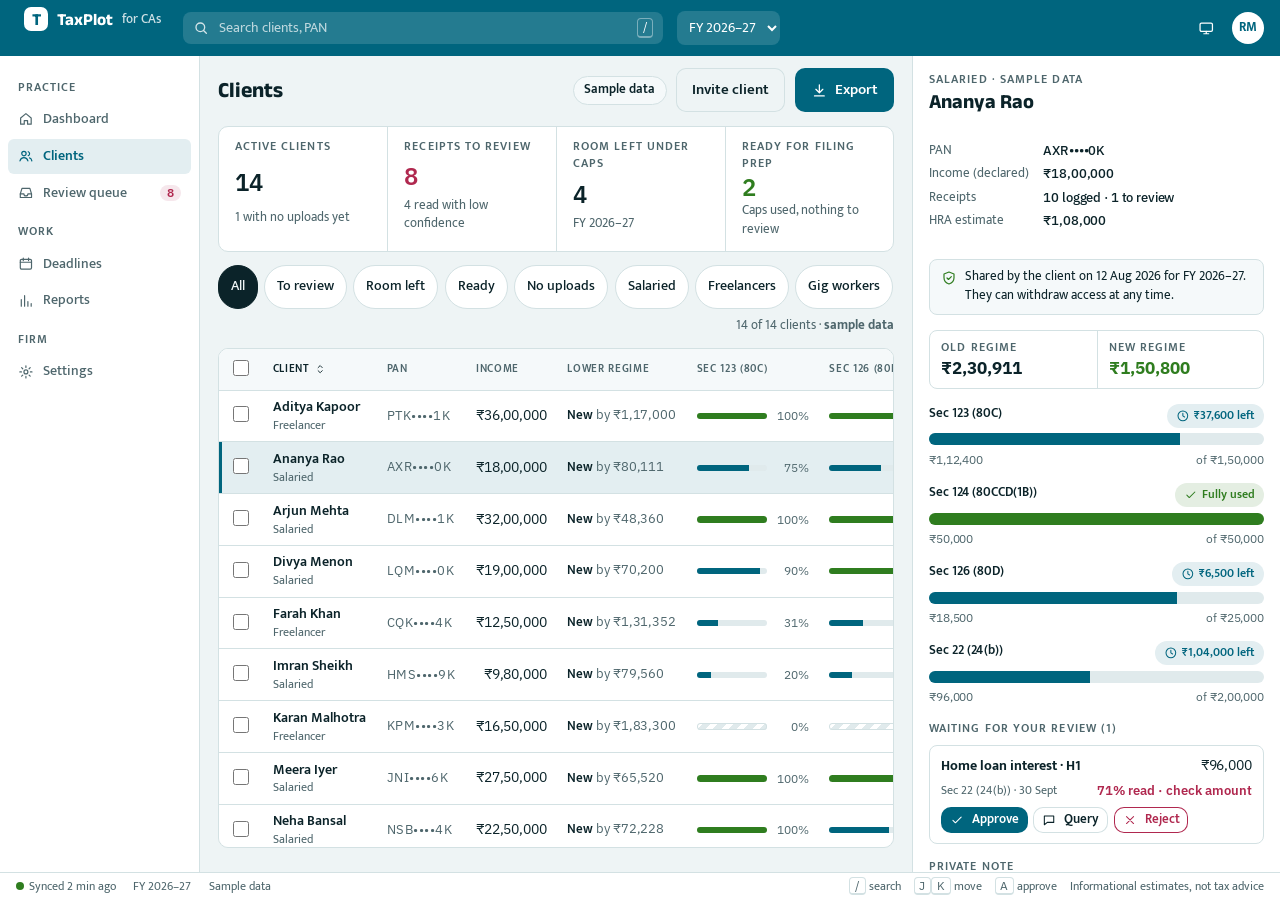
==== ca.html @ 58a389fa "Publish from bsuraj67/taxplot@aef8ec2" ====
<!DOCTYPE html>
<html lang="en-IN" data-density="compact">
<head>
<meta charset="UTF-8">
<meta name="viewport" content="width=device-width, initial-scale=1.0, viewport-fit=cover">
<title>TaxPlot for CAs</title>
<meta name="theme-color" content="#00657E">
<link rel="icon" href="apple-touch-icon.png">
<script>
(function(){try{var s=JSON.parse(localStorage.getItem("taxplot.ca.settings")||"{}"),r=document.documentElement;
if(s.theme==="light"||s.theme==="dark")r.dataset.theme=s.theme;
if(s.density==="comfortable")delete r.dataset.density;
if(s.text==="large")r.dataset.text="large";}catch(e){}})();
</script>
<link rel="preconnect" href="https://fonts.googleapis.com">
<link rel="preconnect" href="https://fonts.gstatic.com" crossorigin>
<link rel="stylesheet" href="https://fonts.googleapis.com/css2?family=Anek+Latin:wght@400..800&family=Mukta:wght@400;500;600;700&family=IBM+Plex+Sans:wght@400;500;600&display=swap">
<link rel="stylesheet" href="style.css">
</head>
<body class="ca">
<header class="top">
  <div class="logo"><span class="mark">T</span>TaxPlot <small>for CAs</small></div>
  <label class="search">
    <svg viewBox="0 0 24 24" fill="none" stroke="currentColor" stroke-width="2" stroke-linecap="round" aria-hidden="true"><circle cx="11" cy="11" r="6.5"/><path d="m20 20-4.2-4.2"/></svg>
    <input id="q" type="search" placeholder="Search clients, PAN" aria-label="Search">
    <kbd>/</kbd>
  </label>
  <select id="fy" aria-label="Financial year"></select>
  <div class="sp">
    <button class="tbtn" type="button" id="theme-quick" aria-label="Switch theme"></button>
    <span class="avatar" title="Example CA user">RM</span>
  </div>
</header>

<div class="work">
  <nav class="rail" aria-label="Workspace" id="rail"></nav>
  <div class="content" id="content"></div>
</div>

<footer class="statusbar" id="statusbar"></footer>
<div class="toast" id="toast" role="status" aria-live="polite" aria-atomic="true"></div>

<script src="tax-engine.js"></script>
<script src="locales/i18n.js"></script>
<script src="ca.js"></script>
</body>
</html>
---- style.css ----
/* =====================================================================
   TaxPlot design tokens · Peacock
   Copied from design/tokens.css — do not hand-edit values here, edit
   design/tokens.css and re-copy. Theme: no data-theme attribute = follow
   the device (Auto). data-theme="light" | "dark" on <html> = user override.
   Rules (see design/DESIGN.md):
   - --ok (green) ONLY for a cap that is 100% used / a finished state.
   - --warn (rose) for "act soon" and "check this". Never for buttons.
   - --brand for actions, links, active nav and partial progress.
   ===================================================================== */
:root{
  --bg:#EEF4F5;        /* page */
  --surf:#FFFFFF;      /* cards, panels */
  --surf2:#F5F9FA;     /* table heads, inputs, subtle fills */
  --ink:#0B2329;       /* primary text */
  --mute:#4E666C;      /* secondary text (6.1:1 on surf) */
  --line:#D3E1E3;      /* borders, dividers */
  --brand:#00657E;     /* peacock teal (6.6:1 on surf) */
  --on-brand:#FFFFFF;
  --ok:#2F7D1F;        /* leaf green: fully used (5.2:1) */
  --warn:#B0284F;      /* rose: act soon / check (6.4:1) */
  --track:#E0EAEC;     /* empty meter track */
  --cam:#0A0F12; --cam-ink:#F2F5F6; --paper:#FCFCFA; --paper-ink:#22272A;

  --brand-soft:color-mix(in srgb,var(--brand) 11%,var(--surf));
  --ok-soft:color-mix(in srgb,var(--ok) 13%,var(--surf));
  --warn-soft:color-mix(in srgb,var(--warn) 11%,var(--surf));
  --shadow:0 1px 2px color-mix(in srgb,var(--ink) 8%,transparent),0 8px 24px -12px color-mix(in srgb,var(--ink) 18%,transparent);

  --f-display:"Anek Latin","Mukta",system-ui,sans-serif;   /* headings */
  --f-body:"Mukta",system-ui,-apple-system,"Segoe UI",sans-serif; /* UI text */
  --f-num:"IBM Plex Sans","Mukta",system-ui,sans-serif;     /* all money, tabular */

  --r-s:6px; --r-m:10px; --r-l:16px;
  --pad:1.125rem;      /* card padding; compact density lowers it */
  color-scheme:light;
}
@media (prefers-color-scheme: dark){
  :root:not([data-theme="light"]){
    --bg:#071619; --surf:#0D2227; --surf2:#122C32; --ink:#E3F1F3; --mute:#93AEB4; --line:#1E3A41;
    --brand:#4CC2DB; --on-brand:#04191E; --ok:#7ACB5C; --warn:#FF7D9E; --track:#1A343A;
    color-scheme:dark;
  }
}
:root[data-theme="dark"]{
  --bg:#071619; --surf:#0D2227; --surf2:#122C32; --ink:#E3F1F3; --mute:#93AEB4; --line:#1E3A41;
  --brand:#4CC2DB; --on-brand:#04191E; --ok:#7ACB5C; --warn:#FF7D9E; --track:#1A343A;
  color-scheme:dark;
}
:root[data-density="compact"]{ --pad:.75rem; }
:root[data-text="large"]{ font-size:112.5%; }

/* Every inline icon from the ic()/chip() helpers is a 24x24-viewBox SVG with
   no explicit width/height, so size it by default — individual contexts
   (buttons, chips, nav) override to their own exact size below. */
svg[viewBox="0 0 24 24"]{width:1.1em; height:1.1em; flex:none; vertical-align:-0.15em;}

/* ---------- base ---------- */
*{box-sizing:border-box;}
html,body{height:100%;}
body{
  margin:0;
  font-family:var(--f-body);
  background:var(--bg);
  color:var(--ink);
  min-height:100vh;
  -webkit-font-smoothing:antialiased;
}
button{font-family:inherit;}
h1,h2,h3{font-family:var(--f-display); margin:0; line-height:1.15;}
.num{font-family:var(--f-num); font-variant-numeric:tabular-nums; letter-spacing:-.01em;}
.eyebrow{font-size:.75rem; letter-spacing:.09em; text-transform:uppercase; color:var(--mute); font-weight:600;}
.muted{color:var(--mute);}
kbd{font-family:var(--f-num); font-size:.72rem; border:1px solid var(--line); border-bottom-width:2px; border-radius:4px; padding:0 .3rem; background:var(--surf); color:var(--mute);}
a{color:var(--brand);}
button,input,select,textarea{font:inherit; color:inherit;}
:focus-visible{outline:2px solid var(--brand); outline-offset:2px; border-radius:4px;}
[hidden]{display:none !important;}
:root[data-motion="reduce"] *{transition:none !important; animation:none !important;}
@media (prefers-reduced-motion:reduce){*{transition:none !important; animation:none !important;}}
/* privacy: blur money until hovered/focused */
:root[data-hide="1"] .money{filter:blur(7px); transition:filter .15s;}
:root[data-hide="1"] .money:hover,:root[data-hide="1"] .money:focus{filter:none;}

/* ---------- app shell: sidebar (desktop) + bottom tabbar (mobile) ---------- */
.shell{display:grid; grid-template-columns:15rem minmax(0,1fr); min-height:100vh;}
.side{position:sticky; top:0; height:100vh; background:var(--surf); border-right:1px solid var(--line); padding:1.25rem .75rem; display:flex; flex-direction:column; gap:.25rem;}
.logo{display:flex; align-items:center; gap:.6rem; font-family:var(--f-display); font-weight:700; font-size:1.2rem; padding:0 .5rem 1.1rem;}
.logo .mark{width:28px; height:28px; border-radius:8px; background:var(--brand); color:var(--on-brand); display:flex; align-items:center; justify-content:center; font-weight:700; flex:none;}
.nav-btn{display:flex; align-items:center; gap:.65rem; border:0; background:none; text-align:left; padding:.6rem .7rem; min-height:2.75rem; border-radius:var(--r-s); font-size:.95rem; font-weight:500; color:var(--mute); cursor:pointer; width:100%;}
.nav-btn:hover{background:var(--surf2); color:var(--ink);}
.nav-btn[aria-current="page"]{background:var(--brand-soft); color:var(--brand); font-weight:600;}
.side-foot{margin-top:auto; padding:.75rem .6rem 0; border-top:1px solid var(--line); font-size:.8rem; color:var(--mute);}
.main{padding:1.5rem clamp(1rem,3vw,2rem) 3rem; display:grid; gap:1.1rem; align-content:start; min-width:0; max-width:78rem;}
.head{display:flex; align-items:center; gap:.75rem; flex-wrap:wrap;}
.head h1{font-size:1.6rem; font-weight:700; margin-right:auto;}
.tabbar{display:none;}

/* ---------- atoms ---------- */
.btn{display:inline-flex; align-items:center; justify-content:center; gap:.5rem; border:0; border-radius:var(--r-m); padding:.6rem 1rem; min-height:2.75rem; font-weight:600; font-size:.95rem; background:var(--brand); color:var(--on-brand); cursor:pointer; font-family:var(--f-body);}
.btn.ghost{background:transparent; color:var(--ink); box-shadow:inset 0 0 0 1px var(--line);}
.btn.ghost:hover{background:var(--surf2);}
.btn.danger{background:transparent; color:var(--warn); box-shadow:inset 0 0 0 1px var(--warn);}
.btn.warn{background:var(--surf); color:var(--warn); box-shadow:inset 0 0 0 1px var(--warn);}
/* .btn.sm stays compact on purpose — the CA review queue/grid's deliberately
   dense ERP layout (see PROGRESS.md) would be defeated by a 44px minimum on
   every inline row action; those stay mouse/desktop-oriented by design. */
.btn.sm{padding:.25rem .55rem; font-size:.8rem; min-height:auto;}
.btn[disabled]{opacity:.5; cursor:not-allowed;}
.icon-btn{width:2.75rem; height:2.75rem; display:grid; place-items:center; border-radius:var(--r-m); border:1px solid var(--line); background:var(--surf); cursor:pointer;}
.pill{display:inline-flex; align-items:center; gap:.35rem; font-size:.8rem; font-weight:600; padding:.25rem .65rem; border-radius:999px; background:var(--surf2); border:1px solid var(--line); cursor:pointer;}
.chip{display:inline-flex; align-items:center; gap:.3rem; font-size:.78rem; font-weight:600; line-height:1; padding:.32rem .55rem; border-radius:999px; white-space:nowrap;}
.st-done{background:var(--ok-soft); color:var(--ok);}
.st-room{background:var(--brand-soft); color:var(--brand);}
.st-soon{background:var(--warn-soft); color:var(--warn);}
.st-none{color:var(--mute); box-shadow:inset 0 0 0 1px var(--line);}
.st-check{color:var(--warn); box-shadow:inset 0 0 0 1.5px var(--warn);}
.card{background:var(--surf); border:1px solid var(--line); border-radius:var(--r-l); padding:var(--pad);}
button.card{appearance:none; font:inherit; color:inherit;}
.card h3{font-family:var(--f-body); font-size:1rem; font-weight:600; margin-bottom:.75rem; display:flex; justify-content:space-between; gap:.5rem; align-items:baseline;}
.card h3 small{font-weight:400; color:var(--mute); font-size:.82rem;}
.disc,.micro-disc{font-size:.8rem; color:var(--mute); display:flex; gap:.4rem; align-items:center;}
.big-disc{display:flex; gap:.6rem; align-items:flex-start; padding:.9rem 1rem; border-radius:var(--r-m); background:var(--surf2); border:1px solid var(--line); font-size:.9rem; color:var(--ink);}
.big-disc span{min-width:0; flex:1;}

/* meter: one segment per receipt */
.meter{height:.75rem; border-radius:999px; background:var(--track); display:flex; gap:2px; overflow:hidden;}
.meter i{display:block; height:100%; background:var(--brand);}
.meter.done i{background:var(--ok);}
.meter.soon i{background:var(--warn);}
.meter.none{background:repeating-linear-gradient(-45deg,var(--track) 0 6px,transparent 6px 11px); box-shadow:inset 0 0 0 1px var(--line);}

/* ---------- overview ---------- */
.hero{display:grid; grid-template-columns:repeat(3,minmax(0,1fr)); background:var(--surf); border:1px solid var(--line); border-radius:var(--r-l);}
.hero>div{padding:var(--pad) 1.25rem; display:grid; gap:.25rem; align-content:start; min-width:0;}
.hero>div+div{border-left:1px solid var(--line);}
.hero .big{font-size:clamp(1.9rem,3.4vw,2.6rem); font-weight:600; line-height:1.05; color:var(--brand);}
.hero .mid{font-size:1.6rem; font-weight:600; line-height:1.1;}
.hero small{color:var(--mute); font-size:.85rem;}
.fy-track{height:6px; background:var(--track); border-radius:999px; margin-top:.5rem; overflow:hidden;}
.fy-track i{display:block; height:100%; background:var(--ink);}
.regime-card{display:flex; gap:1rem; align-items:center; border-radius:var(--r-l); padding:var(--pad) 1.1rem; border:1px solid var(--line); background:var(--surf); flex-wrap:wrap;}
.regime-card h4{font-size:1.1rem; font-weight:700;}
.regime-card p{font-size:.9rem; color:var(--mute);}
.regime-card .cmp{display:flex; gap:1.1rem; margin-left:auto; text-align:right;}
.regime-card .cmp b{font-size:1.1rem;}
.regime-card .cmp .lower{color:var(--ok);}
.caps{display:grid; grid-template-columns:repeat(2,minmax(0,1fr)); gap:.75rem;}
.cap{background:var(--surf); border:1px solid var(--line); border-radius:var(--r-l); padding:var(--pad); display:grid; gap:.6rem; min-width:0;}
.cap-top{display:flex; justify-content:space-between; gap:.6rem; align-items:flex-start;}
.cap h4{font-family:var(--f-body); font-size:1rem; font-weight:600; line-height:1.25;}
.cap .sec-no{display:block; font-size:.82rem; color:var(--mute); font-weight:500; margin-top:.1rem;}
.cap-fig{display:flex; justify-content:space-between; gap:.5rem; font-size:.88rem; color:var(--mute); flex-wrap:wrap;}
.cap-fig b{color:var(--ink); font-size:1.05rem; font-weight:600;}
.cap .note{font-size:.85rem; color:var(--mute);}
.cap .figure{font-size:1.5rem; font-weight:600;}
.rrow{display:grid; grid-template-columns:2.5rem minmax(0,1fr) auto; gap:.75rem; align-items:center; padding:.55rem 0; border-top:1px solid var(--line);}
.rrow:first-child{border-top:0;}
.rthumb{width:2.5rem; height:2.5rem; border-radius:8px; background:var(--surf2); border:1px solid var(--line); display:grid; place-items:center; color:var(--mute); font-size:1rem;}
.who{font-weight:600; font-size:.95rem; line-height:1.25; overflow:hidden; text-overflow:ellipsis; white-space:nowrap;}
.meta{font-size:.82rem; color:var(--mute);}
.amt{text-align:right; font-weight:600; display:grid; justify-items:end; gap:.2rem;}
.duo{display:grid; grid-template-columns:minmax(0,1.25fr) minmax(0,1fr); gap:.75rem;}
.chart svg{width:100%; height:auto; display:block;}
.chart text{font-family:var(--f-num); font-size:11px; fill:var(--mute);}
.chart .val{fill:var(--ink); font-weight:600;}
.empty-note{font-size:12.5px; color:var(--mute); background:var(--surf2); border-radius:12px; padding:14px; text-align:center; line-height:1.6;}

/* ---------- tables (Receipts, Report) ---------- */
.toolbar{display:flex; gap:.5rem; flex-wrap:wrap; align-items:center;}
.fchip{border:1px solid var(--line); background:var(--surf); border-radius:999px; padding:.3rem .75rem; font-size:.85rem; font-weight:500; cursor:pointer; display:inline-flex; align-items:center; min-height:2.75rem;}
.fchip[aria-pressed="true"]{background:var(--ink); color:var(--bg); border-color:var(--ink);}
.tbl-wrap{overflow-x:auto; background:var(--surf); border:1px solid var(--line); border-radius:var(--r-l);}
table{border-collapse:collapse; width:100%; font-size:.9rem; min-width:34rem;}
th{font-size:.72rem; letter-spacing:.07em; text-transform:uppercase; color:var(--mute); font-weight:600; text-align:left; padding:.75rem .9rem; border-bottom:1px solid var(--line); background:var(--surf2);}
td{padding:calc(var(--pad)*.6) .9rem; border-bottom:1px solid var(--line); vertical-align:middle;}
tr:last-child td{border-bottom:0;}
.r{text-align:right;}
.missed{display:grid; gap:.5rem; margin:0; padding:0; list-style:none;}
.missed li{display:flex; gap:.6rem; align-items:flex-start; font-size:.95rem; color:var(--ink);}
.missed li span{min-width:0;}

/* ---------- settings ---------- */
.set-groups{display:grid; gap:1.1rem; min-width:0;}
.group{background:var(--surf); border:1px solid var(--line); border-radius:var(--r-l); overflow:hidden; scroll-margin-top:1rem;}
.group>header{padding:.9rem 1.1rem .4rem;}
.group>header h2{font-size:1.15rem; font-weight:700;}
.group>header p{font-size:.85rem; color:var(--mute);}
.row{display:grid; grid-template-columns:minmax(0,1fr) auto; gap:1rem; align-items:center; padding:calc(var(--pad)*.8) 1.1rem; border-top:1px solid var(--line);}
.group>header+.row{border-top:0;}
.row .lbl{font-weight:600; font-size:.95rem; display:block;}
.row .help{font-size:.83rem; color:var(--mute); margin-top:.1rem; max-width:52ch;}
.seg{display:inline-flex; border:1px solid var(--line); border-radius:var(--r-m); background:var(--surf2); padding:3px; gap:2px; flex-wrap:wrap;}
.seg button{border:0; background:none; padding:.35rem .75rem; border-radius:7px; font-size:.87rem; color:var(--mute); font-weight:500; cursor:pointer; display:inline-flex; align-items:center; min-height:2.75rem;}
.seg button[aria-pressed="true"]{background:var(--surf); color:var(--ink); font-weight:600; box-shadow:0 1px 2px color-mix(in srgb,var(--ink) 15%,transparent);}
/* Visual switch stays its designed size; ::before pads out the actual
   clickable/tappable area to the 44px minimum without changing how it looks. */
.switch{position:relative; width:2.75rem; height:1.6rem; border-radius:999px; border:0; background:var(--track); box-shadow:inset 0 0 0 1px var(--line); padding:0; flex:none; cursor:pointer; transition:background .15s;}
.switch::before{content:""; position:absolute; inset:-.6rem;}
.switch::after{content:""; position:absolute; top:.2rem; left:.2rem; width:1.2rem; height:1.2rem; border-radius:50%; background:var(--surf); box-shadow:0 1px 3px color-mix(in srgb,var(--ink) 30%,transparent); transition:transform .15s;}
.switch[aria-checked="true"]{background:var(--brand); box-shadow:none;}
.switch[aria-checked="true"]::after{transform:translateX(1.15rem);}
select.sel,input.txt{background:var(--surf2); border:1px solid var(--line); border-radius:var(--r-m); padding:.45rem .7rem; font-size:.9rem; min-width:10rem; font-family:var(--f-body);}
.theme-preview{display:flex; gap:.6rem; flex-wrap:wrap;}
.tp{border:1.5px solid var(--line); border-radius:var(--r-m); padding:.4rem; background:var(--surf); display:grid; gap:.35rem; justify-items:center; font-size:.82rem; font-weight:600; width:6.5rem; cursor:pointer;}
.tp[aria-pressed="true"]{border-color:var(--brand); box-shadow:0 0 0 3px var(--brand-soft);}
.tp .mini{width:100%; height:3.4rem; border-radius:6px; overflow:hidden; display:grid; grid-template-columns:30% 1fr;}
.tp .mini b{display:block;}
.confirm{display:flex; gap:.5rem; align-items:center; flex-wrap:wrap; font-size:.88rem;}

/* ---------- toast ---------- */
.toast{
  position:fixed; left:50%; bottom:calc(1.5rem + env(safe-area-inset-bottom,0px)); transform:translateX(-50%) translateY(6px);
  background:var(--ink); color:var(--bg); padding:.6rem 1rem; border-radius:var(--r-m); font-size:.9rem; z-index:90;
  box-shadow:var(--shadow); opacity:0; pointer-events:none; transition:opacity .2s ease, transform .2s ease;
}
.toast.show{opacity:1; transform:translateX(-50%) translateY(0);}

/* =====================================================================
   Full-screen flows: onboarding quiz, permission, camera, review,
   quick-confirm. These take over the whole viewport (no sidebar/tabbar)
   and keep their own compact layout — restyled onto Peacock tokens.
   ===================================================================== */
.flow{max-width:460px; margin:0 auto; min-height:100vh; padding:28px 20px 48px;}

.progress-dots{display:flex; gap:6px; margin-bottom:22px;}
.progress-dots span{height:4px; flex:1; background:var(--line); border-radius:2px; overflow:hidden;}
.progress-dots span.done{background:var(--brand);}
.q-eyebrow{font-family:var(--f-num); font-size:10.5px; color:var(--brand); font-weight:600; letter-spacing:.08em; text-transform:uppercase;}
.q-title{font-size:22px; font-weight:600; margin:8px 0 4px; line-height:1.25; font-family:var(--f-display); color:var(--ink);}
.q-sub{font-size:12.5px; color:var(--mute); margin-bottom:20px;}
.opt{
  display:block; width:100%; text-align:left; background:var(--surf); border:1.5px solid var(--line);
  border-radius:14px; padding:14px 16px; margin-bottom:10px; font-size:14.5px; font-weight:500;
  color:var(--ink); cursor:pointer; font-family:var(--f-body);
}
.opt.selected{border-color:var(--brand); background:var(--brand-soft);}
.opt.selected::after{content:"✓"; float:right; color:var(--brand); font-weight:700;}
.cb-opt{display:flex; align-items:center; gap:10px;}
.cb{width:18px; height:18px; border-radius:5px; border:1.5px solid var(--mute); flex:none;}
.cb.on{background:var(--brand); border-color:var(--brand); position:relative;}
.cb.on::after{content:"✓"; color:var(--on-brand); font-size:12px; position:absolute; inset:0; display:flex; align-items:center; justify-content:center;}
.text-input{
  width:100%; background:var(--surf); border:1.5px solid var(--line); border-radius:12px;
  padding:13px 14px; font-size:14.5px; color:var(--ink); font-family:var(--f-body); margin-bottom:8px;
}
.text-input:focus, select.text-input:focus{outline:2px solid var(--brand); outline-offset:1px; border-color:var(--brand);}
.autocomplete-list{list-style:none; margin:0 0 10px; padding:0;}
.autocomplete-list li{padding:10px 12px; background:var(--surf); border:1px solid var(--line); border-top:none; font-size:13px; cursor:pointer;}
.autocomplete-list li:first-child{border-top:1px solid var(--line); border-radius:8px 8px 0 0;}
.autocomplete-list li:last-child{border-radius:0 0 8px 8px;}
.autocomplete-list li:hover{background:var(--surf2);}

.result-hero{background:var(--surf); border:1px solid var(--line); border-radius:20px; padding:24px 20px; margin-top:4px;}
.result-hero .tag{font-family:var(--f-num); font-size:10px; letter-spacing:.1em; text-transform:uppercase; color:var(--brand); font-weight:700;}
.result-hero h2{font-size:21px; margin-top:8px; line-height:1.3; font-family:var(--f-display); color:var(--ink);}
.result-hero h2 b{color:var(--brand);}
.result-hero p{font-size:13px; line-height:1.6; color:var(--mute); margin-top:12px;}
.compare-table{width:100%; border-collapse:collapse; margin-top:14px; font-size:12.5px;}
.compare-table th{text-align:left; color:var(--mute); font-weight:600; font-size:10px; text-transform:uppercase; padding-bottom:6px; border-bottom:1px solid var(--line);}
.compare-table td{padding:9px 4px; border-bottom:1px solid var(--line); color:var(--ink); font-family:var(--f-num);}
.nav-row{display:flex; gap:10px; margin-top:6px;}

.btn-primary{
  display:block; width:100%; text-align:center; padding:14px; min-height:44px; border-radius:12px;
  background:var(--brand); color:var(--on-brand); font-weight:700; font-size:14px;
  border:none; margin-top:16px; cursor:pointer; font-family:var(--f-body);
}
.btn-primary:disabled{opacity:.45; cursor:not-allowed;}
.btn-secondary{
  display:block; width:100%; text-align:center; padding:14px; min-height:44px; border-radius:12px;
  background:transparent; color:var(--ink); font-weight:600; font-size:13.5px;
  border:1.5px solid var(--line); margin-top:10px; cursor:pointer; font-family:var(--f-body);
}
.btn-ghost{
  background:transparent; border:none; color:var(--mute); font-weight:600; font-size:12.5px;
  cursor:pointer; text-align:center; width:100%; padding:14px 10px; min-height:44px; font-family:var(--f-body);
}
.nav-row .btn-primary, .nav-row .btn-secondary{margin-top:0;}

/* ---------- permission screen ---------- */
.perm-icon{width:56px; height:56px; border-radius:16px; background:var(--brand-soft); color:var(--brand); display:flex; align-items:center; justify-content:center; font-size:24px; margin-top:20px;}
.perm-title{font-size:21px; font-weight:600; margin:16px 0 6px; line-height:1.3; font-family:var(--f-display); color:var(--ink);}
.perm-sub{font-size:13px; color:var(--mute); line-height:1.6; margin-bottom:20px;}
.perm-row{display:flex; gap:12px; background:var(--surf); border:1px solid var(--line); border-radius:14px; padding:14px; margin-bottom:10px; align-items:flex-start;}
.perm-row .ic{font-size:16px;}
.perm-row .t{font-size:13px; font-weight:700; color:var(--ink);}
.perm-row .d{font-size:11.5px; color:var(--mute); margin-top:2px; line-height:1.5;}
.perm-note{font-size:11px; color:var(--mute); background:var(--surf2); border-radius:10px; padding:10px 12px; margin-top:14px; line-height:1.6;}
.perm-skip{display:block; width:100%; background:none; border:none; text-align:center; font-size:12.5px; color:var(--mute); margin-top:14px; padding:12px; min-height:44px; font-weight:600; cursor:pointer; font-family:var(--f-body);}

/* ---------- quick confirm ---------- */
.qc-head h2{font-size:19px; font-family:var(--f-display); color:var(--ink);}
.qc-head p{font-size:12.5px; color:var(--mute); margin-top:4px;}
.qc-stack-note{font-size:11px; color:var(--mute); margin:10px 0 16px; font-family:var(--f-num);}
.qc-card{background:var(--surf); border:1px solid var(--line); border-radius:18px; padding:18px; box-shadow:var(--shadow); margin-bottom:14px;}
.qc-source{display:flex; align-items:center; gap:8px; font-size:10.5px; color:var(--mute); font-family:var(--f-num); text-transform:uppercase; letter-spacing:.05em;}
.qc-source .dot{width:6px; height:6px; border-radius:50%; background:var(--brand);}
.qc-vendor{font-size:16px; font-weight:700; margin-top:8px; color:var(--ink);}
.qc-amt{font-family:var(--f-num); font-size:26px; font-weight:700; color:var(--ink); margin-top:4px;}
.qc-meta{font-size:12px; color:var(--mute); margin-top:6px;}
.qc-guess{display:inline-flex; align-items:center; gap:6px; background:var(--ok-soft); color:var(--ok); font-size:11.5px; font-weight:600; padding:6px 10px; border-radius:8px; margin-top:10px;}
.qc-actions{display:flex; gap:8px; margin-top:14px;}
.qc-btn{flex:1; text-align:center; padding:12px; min-height:44px; border-radius:12px; font-size:13px; font-weight:700; font-family:var(--f-body); border:none; cursor:pointer;}
.qc-btn.yes{background:var(--brand); color:var(--on-brand);}
.qc-btn.no{background:var(--surf2); color:var(--mute);}
.qc-btn.edit{background:transparent; color:var(--mute); border:1px solid var(--line); flex:0 0 44px;}

/* ---------- camera (fixed dark regardless of theme — see --cam tokens) ---------- */
#s-camera{max-width:none; padding:0;}
.cam-view{height:100vh; background:var(--cam); position:relative; color:var(--cam-ink);}
.cam-overlay-text{position:absolute; top:60px; left:0; right:0; text-align:center; font-size:13px; color:color-mix(in srgb, var(--cam-ink) 75%, transparent); font-weight:500;}
.receipt-outline{position:absolute; top:130px; left:60px; right:60px; bottom:220px; border:2px dashed color-mix(in srgb, var(--brand) 70%, transparent); border-radius:10px; display:flex; align-items:center; justify-content:center; text-align:center; padding:16px; font-size:12px; color:color-mix(in srgb, var(--cam-ink) 55%, transparent);}
.cam-controls{position:absolute; bottom:calc(34px + env(safe-area-inset-bottom,0px)); left:0; right:0; display:flex; align-items:center; justify-content:center; gap:60px;}
.cam-icon{width:44px; height:44px; border-radius:12px; background:color-mix(in srgb, var(--cam-ink) 12%, transparent); display:flex; align-items:center; justify-content:center; font-size:18px; border:none; color:var(--cam-ink); cursor:pointer;}
.shutter{width:70px; height:70px; border-radius:50%; border:4px solid var(--cam-ink); background:transparent; position:relative; cursor:pointer;}
.shutter::after{content:""; position:absolute; inset:5px; border-radius:50%; background:var(--cam-ink);}
.flash{position:absolute; top:calc(24px + env(safe-area-inset-top,0px)); right:20px; width:34px; height:34px; border-radius:50%; background:color-mix(in srgb, var(--cam-ink) 12%, transparent); display:flex; align-items:center; justify-content:center; font-size:14px; border:none; color:var(--cam-ink); cursor:pointer;}
.back-arrow{position:absolute; top:calc(24px + env(safe-area-inset-top,0px)); left:20px; width:34px; height:34px; border-radius:50%; background:color-mix(in srgb, var(--cam-ink) 12%, transparent); display:flex; align-items:center; justify-content:center; font-size:16px; border:none; color:var(--cam-ink); cursor:pointer;}
.loading-strip{position:absolute; bottom:110px; left:0; right:0; text-align:center; font-size:12px; color:var(--cam-ink); font-family:var(--f-num);}
.freeze-frame{position:absolute; inset:0; background:var(--cam); display:flex; flex-direction:column; align-items:center; justify-content:center; gap:20px;}
.freeze-thumb{max-width:86%; max-height:62%; width:auto; height:auto; border-radius:14px; border:1px solid color-mix(in srgb, var(--cam-ink) 15%, transparent);}
.freeze-actions{display:flex; gap:14px;}
.freeze-actions button{padding:12px 22px; border-radius:12px; border:none; font-weight:700; font-size:13px; cursor:pointer; font-family:var(--f-body);}
.freeze-actions .retake{background:color-mix(in srgb, var(--cam-ink) 14%, transparent); color:var(--cam-ink);}
.freeze-actions .use{background:var(--brand); color:var(--on-brand);}
.cam-fallback{position:absolute; inset:0; background:var(--cam); color:var(--cam-ink); display:flex; flex-direction:column; align-items:center; justify-content:center; gap:14px; text-align:center; padding:32px;}
.cam-fallback p{font-size:14px; color:color-mix(in srgb, var(--cam-ink) 80%, transparent); line-height:1.6;}
.cam-fallback .row{display:flex; gap:10px; width:100%;}
.cam-fallback button{flex:1; padding:12px; border-radius:12px; border:none; font-weight:700; font-size:13px; cursor:pointer;}
.cam-fallback .retry{background:color-mix(in srgb, var(--cam-ink) 14%, transparent); color:var(--cam-ink);}
.cam-fallback .manual{background:var(--brand); color:var(--on-brand);}
.visually-hidden{position:absolute; width:1px; height:1px; overflow:hidden; clip:rect(0 0 0 0);}

/* ---------- review screen ---------- */
.review-head h2{font-size:19px; font-family:var(--f-display); color:var(--ink);}
.review-head p{font-size:12.5px; color:var(--mute); margin-top:4px;}
.review-thumb{
  width:100%; height:120px; border-radius:14px; margin:16px 0; overflow:hidden;
  background:repeating-linear-gradient(135deg, var(--surf2), var(--surf2) 8px, var(--surf) 8px, var(--surf) 16px);
  border:1px solid var(--line); display:flex; align-items:center; justify-content:center;
  color:var(--mute); font-size:11px; font-weight:600;
}
.review-thumb img{width:100%; height:100%; object-fit:contain;}
.field{margin-bottom:14px;}
.field label{font-size:11px; font-weight:700; color:var(--mute); text-transform:uppercase; letter-spacing:.04em;}
.field .input, .field input, .field select, .field textarea{
  margin-top:5px; width:100%; background:var(--surf); border:1.5px solid var(--line); border-radius:12px;
  padding:12px 14px; font-size:14px; color:var(--ink); font-family:var(--f-body);
}
.field input.amt{font-family:var(--f-num); font-size:18px; font-weight:600;}
.field .flag{color:var(--warn); font-size:10.5px; font-weight:700; margin-top:4px; display:inline-block;}
.applies-chip{display:inline-block; background:var(--ok-soft); color:var(--ok); font-size:11.5px; font-weight:600; padding:6px 10px; border-radius:8px; margin-top:5px;}
.applies-chip.skip{background:var(--surf2); color:var(--mute);}
.save-btn{position:sticky; bottom:0; background:var(--bg); padding-top:8px; padding-bottom:6px;}
.discard{display:block; width:100%; background:none; border:none; text-align:center; font-size:12.5px; color:var(--mute); margin-top:10px; padding:12px; min-height:44px; font-weight:600; cursor:pointer; font-family:var(--f-body);}

/* =====================================================================
   CA workspace (ca.html) — ERP-style layout: top bar, icon+label rail,
   work area with a KPI strip, dense sortable grid and a docked detail
   panel, status bar. Shares the tokens/atoms above; nothing here should
   redefine --brand/--ok/--warn, .chip, .st-*, .meter, .row/.seg/.switch,
   or .num/.eyebrow/.muted.
   ===================================================================== */
body.ca{display:grid; grid-template-rows:auto minmax(0,1fr) auto; height:100vh; font-size:.9375rem; line-height:1.45;}
.top{background:var(--brand); color:var(--on-brand); display:flex; align-items:center; gap:.9rem; padding:.45rem 1rem; padding-top:calc(.45rem + env(safe-area-inset-top,0px));}
.top .logo{display:flex; align-items:center; gap:.55rem; font-family:var(--f-display); font-weight:700; font-size:1.05rem; white-space:nowrap;}
.top .logo small{font-family:var(--f-body); font-weight:500; opacity:.8; font-size:.82rem;}
.top .mark{width:24px; height:24px; border-radius:7px; background:var(--on-brand); color:var(--brand); display:flex; align-items:center; justify-content:center; font-weight:700; flex:none;}
.search{flex:1; max-width:30rem; display:flex; align-items:center; gap:.5rem; background:color-mix(in srgb,var(--on-brand) 14%,transparent); border-radius:8px; padding:.3rem .6rem;}
.search svg{width:1rem; height:1rem; opacity:.8; flex:none;}
.search input{background:none; border:0; outline:0; color:var(--on-brand); width:100%; font-size:.9rem;}
.search input:focus-visible{outline:2px solid var(--on-brand); outline-offset:2px; border-radius:4px;}
.search input::placeholder{color:color-mix(in srgb,var(--on-brand) 70%,transparent);}
.search kbd{background:transparent; color:var(--on-brand); border-color:color-mix(in srgb,var(--on-brand) 40%,transparent);}
.top select{background:color-mix(in srgb,var(--on-brand) 14%,transparent); border:0; border-radius:8px; padding:.3rem .5rem; color:var(--on-brand); font-size:.85rem;}
.top select option{color:var(--ink); background:var(--surf);}
.top .sp{margin-left:auto; display:flex; align-items:center; gap:.6rem;}
.top .tbtn{border:0; background:none; color:var(--on-brand); width:2rem; height:2rem; border-radius:8px; display:grid; place-items:center; cursor:pointer;}
.top .tbtn:hover{background:color-mix(in srgb,var(--on-brand) 14%,transparent);}
.avatar{width:2rem; height:2rem; border-radius:50%; background:var(--on-brand); color:var(--brand); display:grid; place-items:center; font-weight:700; font-size:.8rem;}

.work{display:grid; grid-template-columns:12.5rem minmax(0,1fr); min-height:0;}
.rail{background:var(--surf); border-right:1px solid var(--line); padding:.7rem .5rem; display:flex; flex-direction:column; gap:.1rem; overflow-y:auto;}
.rail .grp{padding:.7rem .6rem .25rem;}
.nav{display:flex; align-items:center; gap:.6rem; border:0; background:none; text-align:left; padding:.45rem .6rem; border-radius:var(--r-s); font-size:.9rem; font-weight:500; color:var(--mute); cursor:pointer; width:100%;}
.nav:hover{background:var(--surf2); color:var(--ink);}
.nav[aria-current="page"]{background:var(--brand-soft); color:var(--brand); font-weight:600;}
.nav .badge{margin-left:auto; font-family:var(--f-num); font-size:.72rem; font-weight:600; background:var(--warn-soft); color:var(--warn); border-radius:999px; padding:0 .45rem;}
.content{display:grid; grid-template-columns:minmax(0,1fr) 23rem; min-height:0;}
.content.nodetail{grid-template-columns:minmax(0,1fr);}
.pane{overflow:auto; padding:var(--pad) 1.1rem 1.5rem; display:grid; gap:.85rem; align-content:start; min-width:0;}
.ph{display:flex; align-items:center; gap:.6rem; flex-wrap:wrap;}
.ph h1{font-size:1.35rem; font-weight:700; margin-right:auto;}

.kpis{display:grid; grid-template-columns:repeat(4,minmax(0,1fr)); background:var(--surf); border:1px solid var(--line); border-radius:var(--r-m);}
.kpi{padding:.7rem 1rem; display:grid; gap:.1rem; border-left:1px solid var(--line); text-align:left; border-top:0; border-bottom:0; border-right:0; background:none;}
.kpi:first-child{border-left:0;}
.kpi b{font-family:var(--f-num); font-size:1.5rem; font-weight:600; line-height:1.1;}
.kpi small{font-size:.8rem; color:var(--mute);}
.kpi.warn b{color:var(--warn);}
.kpi.ok b{color:var(--ok);}
button.kpi{cursor:pointer;}
button.kpi:hover{background:var(--surf2);}

.fbar{display:flex; gap:.4rem; flex-wrap:wrap; align-items:center;}
.fbar .count{margin-left:auto; font-size:.82rem; color:var(--mute);}

.grid{overflow:auto; background:var(--surf); border:1px solid var(--line); border-radius:var(--r-m); max-height:calc(100vh - 19rem); min-height:14rem;}
.grid table{border-collapse:separate; border-spacing:0; width:100%; font-size:.86rem; min-width:62rem;}
.grid th{position:sticky; top:0; z-index:1; background:var(--surf2); font-size:.7rem; letter-spacing:.06em; text-transform:uppercase; color:var(--mute); font-weight:600; text-align:left; padding:.5rem .65rem; border-bottom:1px solid var(--line); white-space:nowrap;}
.grid th button{border:0; background:none; padding:0; font:inherit; color:inherit; letter-spacing:inherit; text-transform:inherit; display:inline-flex; gap:.25rem; align-items:center; cursor:pointer;}
.grid th button[aria-sort]{color:var(--ink);}
.grid td{padding:calc(var(--pad)*.55) .65rem; border-bottom:1px solid var(--line); white-space:nowrap; vertical-align:middle;}
.grid tbody tr{cursor:pointer;}
.grid tbody tr:hover td{background:var(--surf2);}
.grid tbody tr[aria-selected="true"] td{background:var(--brand-soft);}
.grid tbody tr[aria-selected="true"] td:first-child{box-shadow:inset 3px 0 0 var(--brand);}
.cname{font-weight:600;}
.cname small{display:block; font-weight:400; color:var(--mute); font-size:.76rem;}
.pan{font-family:var(--f-num); font-size:.8rem; color:var(--mute); letter-spacing:.04em;}
.chk{width:1rem; height:1rem; accent-color:var(--brand);}
.mm{display:flex; align-items:center; gap:.4rem; min-width:7rem;}
.mm .meter{flex:1; height:.4rem;}
.mm span{font-family:var(--f-num); font-size:.76rem; color:var(--mute); width:2.2rem; text-align:right;}
.reg{font-size:.8rem;}
.reg b{font-weight:600;}
.conf{font-family:var(--f-num); font-size:.8rem;}
.conf.low{color:var(--warn); font-weight:600;}

.detail{border-left:1px solid var(--line); background:var(--surf); overflow:auto; padding:var(--pad) 1rem 1.5rem; display:grid; gap:.9rem; align-content:start;}
.detail h2{font-size:1.25rem; font-weight:700;}
.dl{display:grid; grid-template-columns:auto 1fr; gap:.25rem .9rem; font-size:.84rem;}
.dl dt{color:var(--mute);}
.dl dd{margin:0; font-weight:500;}
.consent{display:flex; gap:.5rem; align-items:flex-start; font-size:.8rem; padding:.55rem .7rem; border-radius:8px; background:var(--surf2); border:1px solid var(--line);}
.consent svg{width:1rem; height:1rem; flex:none; color:var(--ok); margin-top:.1rem;}
.dsec{display:grid; gap:.35rem;}
.dsec .t{display:flex; justify-content:space-between; font-size:.84rem; gap:.5rem;}
.dsec .t b{font-weight:600;}
.dsec .f{font-size:.76rem; color:var(--mute); display:flex; justify-content:space-between;}
.rv{display:grid; gap:.4rem; padding:.6rem .7rem; border:1px solid var(--line); border-radius:8px;}
.rv .a{display:flex; justify-content:space-between; gap:.5rem; font-size:.86rem;}
.rv .acts{display:flex; gap:.35rem; flex-wrap:wrap;}
.cmp{display:grid; grid-template-columns:1fr 1fr; border:1px solid var(--line); border-radius:8px;}
.cmp div{padding:.5rem .7rem; display:grid;}
.cmp div+div{border-left:1px solid var(--line);}
.cmp b{font-family:var(--f-num); font-size:1.05rem;}
.cmp .lower b{color:var(--ok);}
textarea{width:100%; min-height:4.5rem; background:var(--surf2); border:1px solid var(--line); border-radius:8px; padding:.5rem .6rem; font:inherit; font-size:.85rem; color:var(--ink); resize:vertical;}

.cardx{background:var(--surf); border:1px solid var(--line); border-radius:var(--r-m);}
.cardx>header{padding:.75rem 1rem .25rem;}
.cardx>header h2{font-size:1.05rem; font-weight:700;}
.cardx>header p{font-size:.82rem; color:var(--mute);}
.note-box{display:flex; gap:.6rem; align-items:flex-start; padding:.7rem .9rem; border-radius:8px; background:var(--surf2); border:1px solid var(--line); font-size:.84rem;}
.note-box svg{width:1.1rem; height:1.1rem; flex:none; color:var(--brand); margin-top:.1rem;}
.two{display:grid; grid-template-columns:repeat(2,minmax(0,1fr)); gap:.85rem;}

.statusbar{display:flex; gap:1.1rem; align-items:center; padding:.3rem 1rem calc(.3rem + env(safe-area-inset-bottom,0px)); border-top:1px solid var(--line); background:var(--surf); font-size:.76rem; color:var(--mute); flex-wrap:wrap;}
.statusbar .sp{margin-left:auto; display:flex; gap:.8rem; flex-wrap:wrap;}
.dot{display:inline-block; width:.5rem; height:.5rem; border-radius:50%; background:var(--ok); margin-right:.3rem;}

@media (max-width:1180px){.content{grid-template-columns:minmax(0,1fr) 20rem;}}
@media (max-width:980px){
  body.ca{height:auto; min-height:100vh;}
  .content{grid-template-columns:1fr;}
  .detail{border-left:0; border-top:1px solid var(--line);}
  .grid{max-height:none;}
  .kpis{grid-template-columns:repeat(2,minmax(0,1fr));}
  .kpi:nth-child(3){border-left:0;}
  .kpi:nth-child(n+3){border-top:1px solid var(--line);}
}
@media (max-width:720px){
  .work{grid-template-columns:1fr;}
  .rail{flex-direction:row; overflow-x:auto; border-right:0; border-bottom:1px solid var(--line); padding:.4rem;}
  .rail .grp{display:none;}
  .nav{white-space:nowrap;}
  .search kbd,.top .logo small,.statusbar .sp{display:none;}
  .two,.row{grid-template-columns:1fr;}
}
@media (max-width:480px){.top select{display:none;} .pane{padding-inline:1rem;}}

/* Task 6: big thumb-reach Snap button -- hidden by default, shown only on
   phone widths by the @media (max-width:760px) block below. This base rule
   must come BEFORE that media block in source order, or its unconditional
   "display:none" would win the cascade at every width, media query or not. */
.snap-fab{display:none; position:fixed; right:1.1rem; bottom:calc(4.75rem + env(safe-area-inset-bottom,0px)); z-index:35; width:3.75rem; height:3.75rem; border-radius:50%; border:0; background:var(--brand); color:var(--on-brand); box-shadow:var(--shadow); cursor:pointer;}
.snap-fab svg{width:1.6rem; height:1.6rem;}

/* ---------- responsive ---------- */
@media (max-width:1080px){
  .hero{grid-template-columns:1fr 1fr;}
  .hero>div:first-child{grid-column:1/-1; border-bottom:1px solid var(--line);}
  .hero>div:nth-child(2){border-left:0;}
  .duo{grid-template-columns:1fr;}
}
@media (max-width:760px){
  .shell{grid-template-columns:1fr;}
  .side{display:none;}
  /* Clears both the tabbar and the snap-fab, which floats above it
     (bottom:4.75rem, height:3.75rem -> its top edge sits ~8.5rem up) --
     6rem wasn't enough and let the fab cover the Report screen's last
     card (QA issue #4). */
  .main{padding-bottom:9.5rem;}
  .caps{grid-template-columns:1fr;}
  .regime-card{flex-direction:column; align-items:flex-start;}
  .regime-card .cmp{margin-left:0;}
  .row{grid-template-columns:1fr;}
  .tabbar{display:flex; position:fixed; left:0; right:0; bottom:0; z-index:30; background:var(--surf); border-top:1px solid var(--line); padding:.4rem .25rem calc(.5rem + env(safe-area-inset-bottom,0px)); justify-content:space-around;}
  .tabbar button{border:0; background:none; display:grid; justify-items:center; gap:.1rem; font-size:.7rem; color:var(--mute); padding:.25rem .5rem; min-height:44px; cursor:pointer;}
  .tabbar button[aria-current="page"]{color:var(--brand); font-weight:600;}
  /* Task 6: a big thumb-reach Snap button replaces the header's icon button
     on phones -- without this, both were visible at once, two controls for
     the same action. */
  .head [data-act="goto-camera"]{display:none;}
  .snap-fab{display:grid; place-items:center;}
}
@media (max-width:520px){
  .hero{grid-template-columns:1fr;}
  .hero>div+div{border-left:0; border-top:1px solid var(--line);}
}

@media print{
  body *{visibility:hidden;}
  #s-app, #s-app *{visibility:visible;}
  .side, .tabbar{display:none !important;}
  #view > *:not(#view-report){display:none !important;}
}

/* ---------- "Tax words" glossary (task 4b) ---------- */
.gloss-term{display:inline; border:0; background:none; padding:0; margin:0; font:inherit; color:inherit; cursor:pointer; text-decoration:underline dotted; text-underline-offset:3px; text-decoration-color:color-mix(in srgb,var(--ink) 45%,transparent);}
.gloss-term span{font-size:.75em; margin-left:.1em;}
.gloss-entry{margin-bottom:.75rem;}
.glossary-sheet{position:fixed; inset:0; z-index:95;}
.glossary-sheet[hidden]{display:none;}
.sheet-backdrop{position:absolute; inset:0; width:100%; height:100%; border:0; padding:0; margin:0; background:color-mix(in srgb,var(--ink) 45%,transparent); cursor:pointer;}
.sheet-panel{position:absolute; left:0; right:0; bottom:0; max-width:460px; margin:0 auto; background:var(--surf); border-radius:var(--r-l) var(--r-l) 0 0; padding:var(--pad) var(--pad) calc(var(--pad) + env(safe-area-inset-bottom,0px)); box-shadow:var(--shadow); max-height:80vh; overflow-y:auto;}
@media (min-width:600px){.sheet-panel{left:50%; right:auto; bottom:auto; top:50%; transform:translate(-50%,-50%); border-radius:var(--r-l); width:min(420px,90vw); max-height:85vh;}}
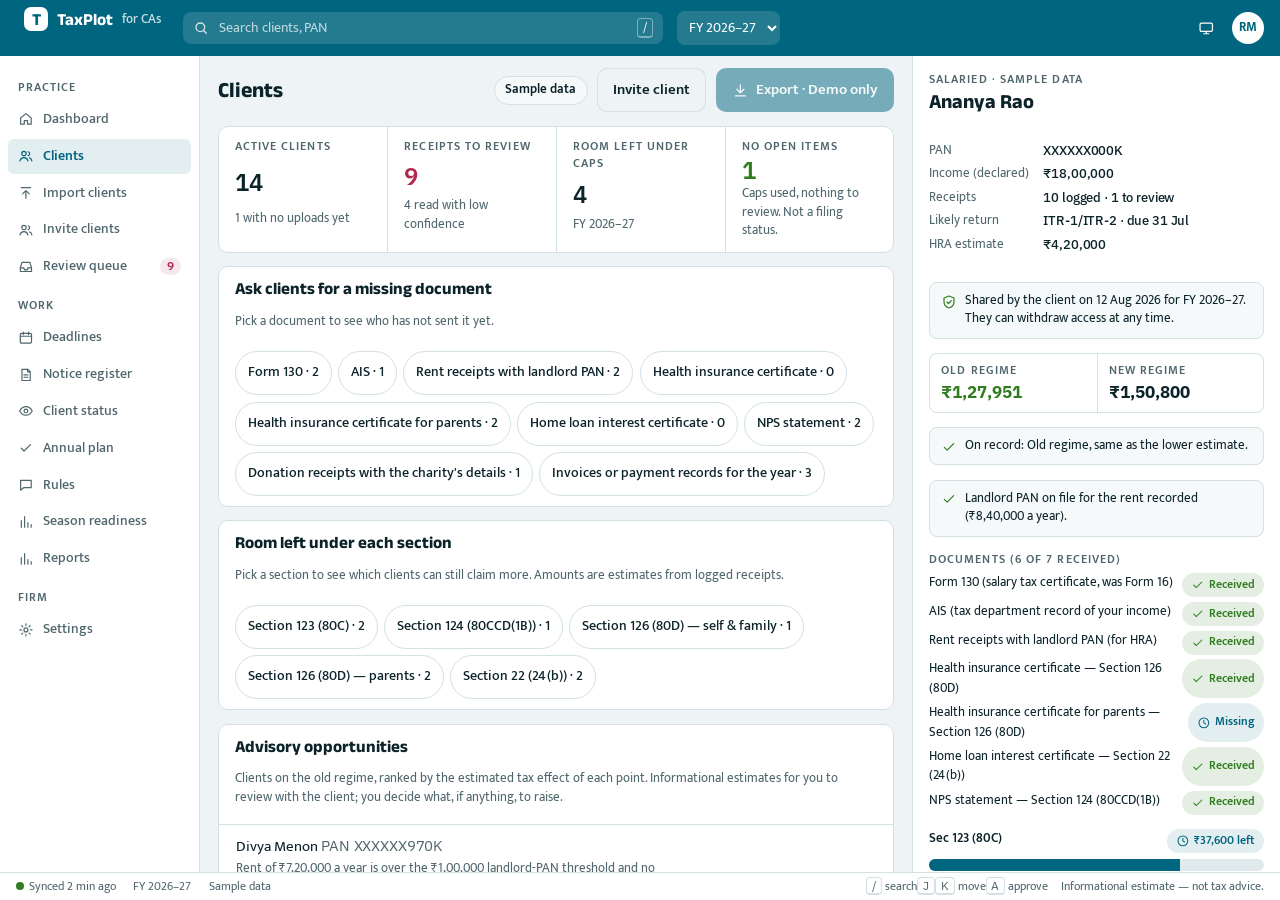
==== commit 584b3bc4: "Publish from bsuraj67/taxplot@6a251c5" ====
--- a/ca.html
+++ b/ca.html
@@ -40,8 +40,16 @@
 <footer class="statusbar" id="statusbar"></footer>
 <div class="toast" id="toast" role="status" aria-live="polite" aria-atomic="true"></div>
 
-<script src="tax-engine.js"></script>
-<script src="locales/i18n.js"></script>
-<script src="ca.js"></script>
+<script>
+/* Preload locale JSON with fetch() so the service worker's cache serves it offline (a sync XHR was not reliably served from the SW cache, issue #28), then load the app scripts in order. loadLocale() in locales/i18n.js uses window.__TP_LOCALES when present and falls back to its sync XHR. */
+(function () {
+  if ("serviceWorker" in navigator) navigator.serviceWorker.register("sw.js").catch(function () {}); /* same worker as the consumer app: lets the CA workspace load offline too */
+  var L = window.__TP_LOCALES = {};
+  function add(src) { return new Promise(function (ok, no) { var s = document.createElement("script"); s.src = src; s.onload = ok; s.onerror = no; document.body.appendChild(s); }); }
+  Promise.all(["locales/en.json", "locales/glossary.en.json"].map(function (f) {
+    return fetch(f).then(function (r) { if (!r.ok) throw new Error(f); return r.text(); }).then(function (t) { JSON.parse(t); L[f] = t; }).catch(function () {});
+  })).then(function () { return add("tax-engine.js"); }).then(function () { return add("locales/i18n.js"); }).then(function () { return add("ca.js"); });
+})();
+</script>
 </body>
 </html>
--- a/style.css
+++ b/style.css
@@ -90,10 +90,12 @@
 .nav-btn{display:flex; align-items:center; gap:.65rem; border:0; background:none; text-align:left; padding:.6rem .7rem; min-height:2.75rem; border-radius:var(--r-s); font-size:.95rem; font-weight:500; color:var(--mute); cursor:pointer; width:100%;}
 .nav-btn:hover{background:var(--surf2); color:var(--ink);}
 .nav-btn[aria-current="page"]{background:var(--brand-soft); color:var(--brand); font-weight:600;}
+.data-note-phone{display:none; margin-top:1rem; text-align:center;}
 .side-foot{margin-top:auto; padding:.75rem .6rem 0; border-top:1px solid var(--line); font-size:.8rem; color:var(--mute);}
-.main{padding:1.5rem clamp(1rem,3vw,2rem) 3rem; display:grid; gap:1.1rem; align-content:start; min-width:0; max-width:78rem;}
+.main{padding:1.5rem clamp(1rem,3vw,2rem) 3rem; display:grid; grid-template-columns:minmax(0,1fr); gap:1.1rem; align-content:start; min-width:0; max-width:78rem;}
 .head{display:flex; align-items:center; gap:.75rem; flex-wrap:wrap;}
 .head h1{font-size:1.6rem; font-weight:700; margin-right:auto;}
+.head h1 .muted{display:block; font-size:.95rem; font-weight:400; margin-top:.2rem;}
 .tabbar{display:none;}
 
 /* ---------- atoms ---------- */
@@ -180,6 +182,19 @@
 .missed li{display:flex; gap:.6rem; align-items:flex-start; font-size:.95rem; color:var(--ink);}
 .missed li span{min-width:0;}
 
+/* Phones: tables become stacked cards (every column visible, no sideways scroll). Screen only, print keeps the table. */
+@media screen and (max-width:600px){
+  .tbl-wrap{overflow-x:visible; background:none; border:0; border-radius:0;}
+  .tbl-wrap table,.tbl-wrap tbody{display:block; min-width:0; width:100%;}
+  .tbl-wrap thead{display:none;}
+  .tbl-wrap tr{display:grid; grid-template-columns:1fr 1fr; gap:.35rem .8rem; background:var(--surf); border:1px solid var(--line); border-radius:var(--r-m); padding:.7rem .8rem; margin-bottom:.55rem;}
+  .tbl-wrap td{display:block; padding:0; border:0; min-width:0; text-align:left; overflow-wrap:anywhere;}
+  .tbl-wrap td.r{text-align:left;}
+  .tbl-wrap td.c-main{grid-column:1 / -1;}
+  .tbl-wrap td[data-label]::before{content:attr(data-label); display:block; font-size:.7rem; letter-spacing:.07em; text-transform:uppercase; color:var(--mute); font-weight:600;}
+  .tbl-wrap td.c-main::before{display:none;}
+}
+
 /* ---------- settings ---------- */
 .set-groups{display:grid; gap:1.1rem; min-width:0;}
 .group{background:var(--surf); border:1px solid var(--line); border-radius:var(--r-l); overflow:hidden; scroll-margin-top:1rem;}
@@ -389,7 +404,7 @@
 .nav .badge{margin-left:auto; font-family:var(--f-num); font-size:.72rem; font-weight:600; background:var(--warn-soft); color:var(--warn); border-radius:999px; padding:0 .45rem;}
 .content{display:grid; grid-template-columns:minmax(0,1fr) 23rem; min-height:0;}
 .content.nodetail{grid-template-columns:minmax(0,1fr);}
-.pane{overflow:auto; padding:var(--pad) 1.1rem 1.5rem; display:grid; gap:.85rem; align-content:start; min-width:0;}
+.pane{overflow:auto; padding:var(--pad) 1.1rem 1.5rem; display:grid; grid-template-columns:minmax(0,1fr); gap:.85rem; align-content:start; min-width:0;}
 .ph{display:flex; align-items:center; gap:.6rem; flex-wrap:wrap;}
 .ph h1{font-size:1.35rem; font-weight:700; margin-right:auto;}
 
@@ -448,6 +463,8 @@
 .cmp b{font-family:var(--f-num); font-size:1.05rem;}
 .cmp .lower b{color:var(--ok);}
 textarea{width:100%; min-height:4.5rem; background:var(--surf2); border:1px solid var(--line); border-radius:8px; padding:.5rem .6rem; font:inherit; font-size:.85rem; color:var(--ink); resize:vertical;}
+.reason-box input{width:100%; min-height:40px; background:var(--surf2); border:1px solid var(--line); border-radius:8px; padding:.45rem .6rem; font-size:.85rem; color:var(--ink);}
+.reason-box input:focus-visible{outline:2px solid var(--brand); outline-offset:1px;}
 
 .cardx{background:var(--surf); border:1px solid var(--line); border-radius:var(--r-m);}
 .cardx>header{padding:.75rem 1rem .25rem;}
@@ -464,7 +481,7 @@
 @media (max-width:1180px){.content{grid-template-columns:minmax(0,1fr) 20rem;}}
 @media (max-width:980px){
   body.ca{height:auto; min-height:100vh;}
-  .content{grid-template-columns:1fr;}
+  .content{grid-template-columns:minmax(0,1fr);}
   .detail{border-left:0; border-top:1px solid var(--line);}
   .grid{max-height:none;}
   .kpis{grid-template-columns:repeat(2,minmax(0,1fr));}
@@ -472,14 +489,45 @@
   .kpi:nth-child(n+3){border-top:1px solid var(--line);}
 }
 @media (max-width:720px){
-  .work{grid-template-columns:1fr;}
+  .work{grid-template-columns:minmax(0,1fr);}
   .rail{flex-direction:row; overflow-x:auto; border-right:0; border-bottom:1px solid var(--line); padding:.4rem;}
   .rail .grp{display:none;}
   .nav{white-space:nowrap;}
-  .search kbd,.top .logo small,.statusbar .sp{display:none;}
+  .search kbd,.top .logo small,.statusbar .kbhint{display:none;}
+  .statusbar .sp{margin-left:0;}
   .two,.row{grid-template-columns:1fr;}
-}
-@media (max-width:480px){.top select{display:none;} .pane{padding-inline:1rem;}}
+  .row{gap:.45rem;}
+  .row>.pill,.row>.chip{justify-self:start;}
+}
+@media (max-width:480px){.pane{padding-inline:1rem;}}
+
+/* Issue #6: phone layout for the CA workspace. Table <-> card list swap at
+   600px; desktop (>600px) is untouched. Cards are real buttons/articles, so
+   keyboard focus works; the hidden table is display:none (not focusable). */
+.cards{display:none;}
+@media (max-width:600px){
+  .grid{display:none;}
+  .btn.sm{min-height:40px;}
+  .cards{display:grid; gap:.55rem;}
+  .ccard{display:grid; gap:.3rem; text-align:left; font:inherit; color:inherit; padding:.7rem .8rem; background:var(--surf); border:1px solid var(--line); border-radius:var(--r-m); min-width:0;}
+  button.ccard{width:100%; cursor:pointer;}
+  .ccard[aria-pressed="true"],.ccard[aria-current="true"]{background:var(--brand-soft); border-color:var(--brand);}
+  .ccard .h{display:flex; justify-content:space-between; align-items:center; gap:.5rem; flex-wrap:wrap;}
+  .ccard .sub{font-size:.84rem;}
+  .ccard .kv{display:grid; grid-template-columns:1fr 1fr; gap:.4rem .8rem; margin-top:.2rem; font-size:.84rem;}
+  .ccard .kv>span>span{display:block;}
+  .ccard .acts{display:flex; gap:.4rem; flex-wrap:wrap;}
+  .ccard .acts .btn{min-height:44px; flex:1;}
+  /* top bar: logo + actions on row 1, search + FY on row 2 */
+  .top{flex-wrap:wrap; gap:.5rem .6rem;}
+  .top .sp{order:2;}
+  .top .search{order:3; flex:1 1 calc(100% - 9.5rem); min-width:10rem; max-width:none;}
+  .top select{order:4; display:block; flex:none; max-width:8rem; min-height:36px;}
+  .top .tbtn{width:2.75rem; height:2.75rem;}
+  .fbar{flex-wrap:nowrap; overflow-x:auto; padding-bottom:.2rem;}
+  .fbar .fchip{flex:none; min-height:36px;}
+  .fbar .count{flex:none; white-space:nowrap;}
+}
 
 /* Task 6: big thumb-reach Snap button -- hidden by default, shown only on
    phone widths by the @media (max-width:760px) block below. This base rule
@@ -496,6 +544,7 @@
   .duo{grid-template-columns:1fr;}
 }
 @media (max-width:760px){
+  .data-note-phone{display:block;}
   .shell{grid-template-columns:1fr;}
   .side{display:none;}
   /* Clears both the tabbar and the snap-fab, which floats above it
@@ -524,16 +573,70 @@
 @media print{
   body *{visibility:hidden;}
   #s-app, #s-app *{visibility:visible;}
-  .side, .tabbar{display:none !important;}
+  .side, .tabbar, .snap-fab, .toast, .sheet-overlay{display:none !important;}
   #view > *:not(#view-report){display:none !important;}
+  /* Issue #18: full-width, un-clipped report on paper */
+  html, body{height:auto !important; overflow:visible !important;}
+  #s-app, .shell{display:block !important; width:100% !important; max-width:none !important; height:auto !important; min-height:0 !important; overflow:visible !important;}
+  .main{display:block !important; width:100% !important; max-width:none !important; padding:0 !important; overflow:visible !important;}
+  #view-report{width:100% !important; max-width:none !important; overflow:visible !important;}
+  #view-report *{max-width:none; min-width:0; overflow:visible !important;}
+  #view-report button, #view-report [data-act]:not(a), #view-report .btn, #view-report .head [data-act="goto-camera"]{display:none !important;}
+  #view-report table{width:100% !important; table-layout:auto;}
+  #view-report td, #view-report th, #view-report .money{white-space:normal; overflow-wrap:anywhere; filter:none !important;}
+  #view-report .caps, #view-report .row{grid-template-columns:1fr !important;}
+  #view-report > *{break-inside:avoid;}
 }
 
 /* ---------- "Tax words" glossary (task 4b) ---------- */
 .gloss-term{display:inline; border:0; background:none; padding:0; margin:0; font:inherit; color:inherit; cursor:pointer; text-decoration:underline dotted; text-underline-offset:3px; text-decoration-color:color-mix(in srgb,var(--ink) 45%,transparent);}
 .gloss-term span{font-size:.75em; margin-left:.1em;}
-.gloss-entry{margin-bottom:.75rem;}
-.glossary-sheet{position:fixed; inset:0; z-index:95;}
-.glossary-sheet[hidden]{display:none;}
+.gloss-entry{margin-bottom:.75rem; display:grid; gap:.55rem; justify-items:start;}
+.gloss-entry>*{margin:0;}
+.gloss-entry h4{font-family:var(--f-body); font-size:1.05rem; font-weight:600;}
+.gloss-entry .note{font-size:.88rem; color:var(--mute);}
+.gloss-entry .btn-ghost{width:auto; text-align:left; padding:10px 0; min-height:44px; margin-top:0; display:inline-flex; align-items:center; gap:.4rem; color:var(--brand);}
+.sheet-overlay{position:fixed; inset:0; z-index:95;}
+.sheet-overlay[hidden]{display:none;}
 .sheet-backdrop{position:absolute; inset:0; width:100%; height:100%; border:0; padding:0; margin:0; background:color-mix(in srgb,var(--ink) 45%,transparent); cursor:pointer;}
 .sheet-panel{position:absolute; left:0; right:0; bottom:0; max-width:460px; margin:0 auto; background:var(--surf); border-radius:var(--r-l) var(--r-l) 0 0; padding:var(--pad) var(--pad) calc(var(--pad) + env(safe-area-inset-bottom,0px)); box-shadow:var(--shadow); max-height:80vh; overflow-y:auto;}
 @media (min-width:600px){.sheet-panel{left:50%; right:auto; bottom:auto; top:50%; transform:translate(-50%,-50%); border-radius:var(--r-l); width:min(420px,90vw); max-height:85vh;}}
+
+/* CA workspace: "ask clients for a missing document" panel (task 9.2) */
+.bulk .fbar{padding:.2rem 1rem .6rem;}
+.bulk>p{margin:.2rem 1rem .7rem;}
+.bulk .bulk-list .row{align-items:center;}
+.bulk .bulk-list a.btn{white-space:nowrap;}
+
+/* Issue #10: bulk panel must not push wider than the phone screen; links are 44px tall tap targets. */
+.pane,.bulk{min-width:0; max-width:100%;}
+.bulk .bulk-list .row>*{min-width:0;}
+@media (max-width:600px){
+  .btn.sm{min-height:40px;}
+  .bulk .bulk-list .row{flex-wrap:wrap; gap:.4rem;}
+  .bulk .bulk-list a.btn{min-height:44px; display:inline-flex; align-items:center;}
+}
+
+/* Monthly payments quick-log (Overview) */
+.rec-row{display:flex;gap:.6rem;align-items:center;justify-content:space-between;flex-wrap:wrap;padding:.6rem 0;border-top:1px solid var(--line);}
+#recurring-card summary{cursor:pointer;font-weight:600;margin-top:.5rem;}
+.cam-warn{max-width:86%; margin:0; text-align:center; font-size:13px; line-height:1.5; color:var(--cam-ink); background:color-mix(in srgb, var(--warn, #b45309) 30%, transparent); padding:8px 12px; border-radius:10px;}
+.freeze-actions{flex-wrap:wrap; justify-content:center;}
+
+/* CA client status page: print only the client-facing view */
+@media print {
+  body.print-status .top, body.print-status .rail, body.print-status .statusbar, body.print-status .toast,
+  body.print-status .cs-admin, body.print-status .cs-noprint, body.print-status .disc { display: none !important; }
+  body.print-status *{visibility:visible !important;}
+  body.print-status .work, body.print-status .content, body.print-status .pane { display: block !important; overflow: visible !important; }
+}
+/* CA annual plan tracker: same print approach as the client status view, scoped to body.print-plan */
+.print-only-title{display:none;}
+@media print {
+  body.print-plan .top, body.print-plan .rail, body.print-plan .statusbar, body.print-plan .toast,
+  body.print-plan .cs-noprint, body.print-plan .disc, body.print-plan .cards { display: none !important; }
+  body.print-plan .print-only-title{display:block !important;}
+  body.print-plan *{visibility:visible !important;}
+  body.print-plan .work, body.print-plan .content, body.print-plan .pane { display: block !important; overflow: visible !important; }
+  body.print-plan .grid{display:block !important; max-height:none !important; overflow:visible !important;}
+}
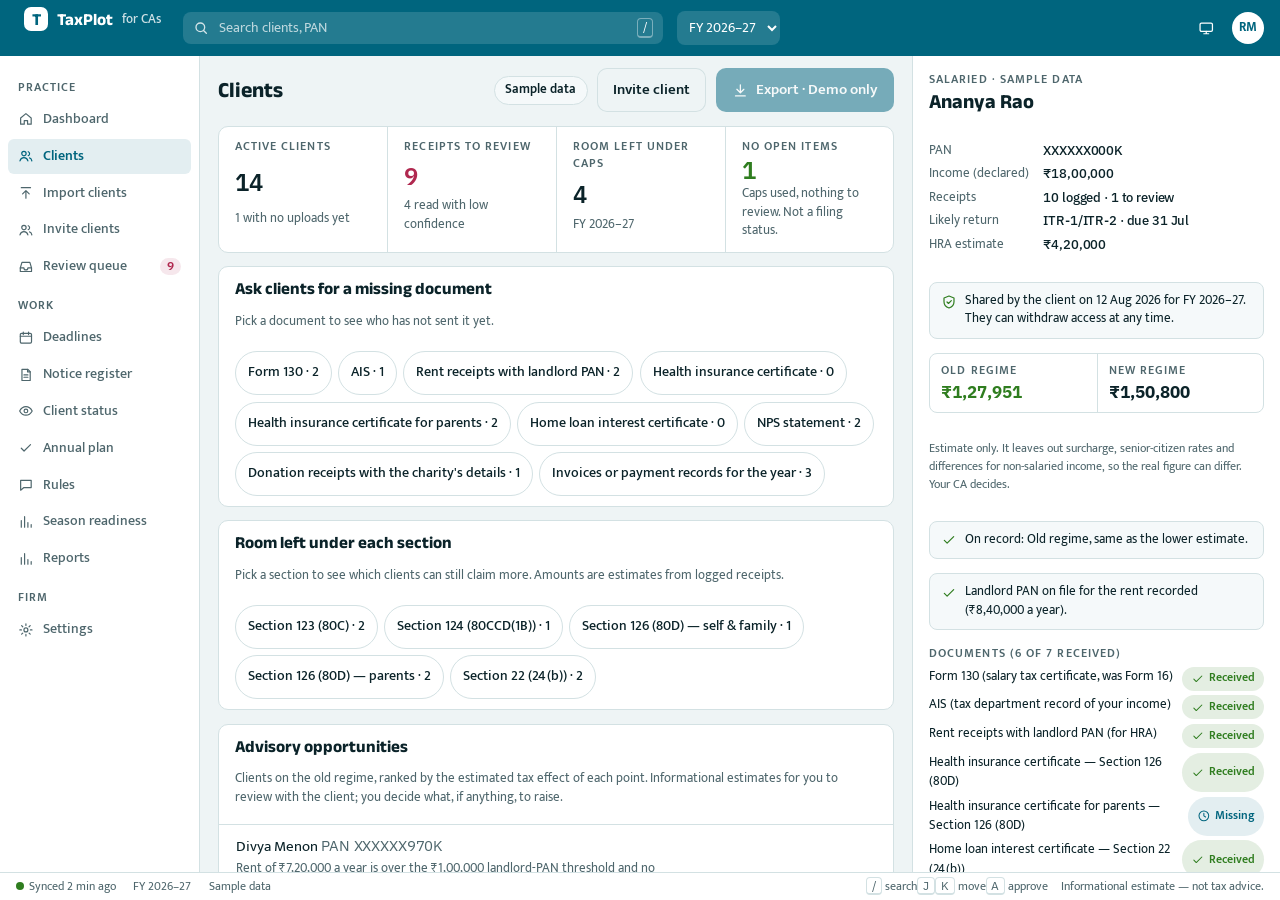
==== commit 9c99db0a: "Publish from bsuraj67/taxplot@48c549b" ====
--- a/ca.html
+++ b/ca.html
@@ -15,7 +15,7 @@
 <link rel="preconnect" href="https://fonts.googleapis.com">
 <link rel="preconnect" href="https://fonts.gstatic.com" crossorigin>
 <link rel="stylesheet" href="https://fonts.googleapis.com/css2?family=Anek+Latin:wght@400..800&family=Mukta:wght@400;500;600;700&family=IBM+Plex+Sans:wght@400;500;600&display=swap">
-<link rel="stylesheet" href="style.css">
+<link rel="stylesheet" href="style.css?v=v5">
 </head>
 <body class="ca">
 <header class="top">
@@ -44,10 +44,11 @@
 /* Preload locale JSON with fetch() so the service worker's cache serves it offline (a sync XHR was not reliably served from the SW cache, issue #28), then load the app scripts in order. loadLocale() in locales/i18n.js uses window.__TP_LOCALES when present and falls back to its sync XHR. */
 (function () {
   if ("serviceWorker" in navigator) navigator.serviceWorker.register("sw.js").catch(function () {}); /* same worker as the consumer app: lets the CA workspace load offline too */
+  var V = "v7"; /* keep equal to CACHE_VERSION in sw.js: bump both each release so scripts bypass the 10-minute HTTP cache */
   var L = window.__TP_LOCALES = {};
-  function add(src) { return new Promise(function (ok, no) { var s = document.createElement("script"); s.src = src; s.onload = ok; s.onerror = no; document.body.appendChild(s); }); }
+  function add(src) { return new Promise(function (ok, no) { var s = document.createElement("script"); s.src = src + "?v=" + V; s.onload = ok; s.onerror = no; document.body.appendChild(s); }); }
   Promise.all(["locales/en.json", "locales/glossary.en.json"].map(function (f) {
-    return fetch(f).then(function (r) { if (!r.ok) throw new Error(f); return r.text(); }).then(function (t) { JSON.parse(t); L[f] = t; }).catch(function () {});
+    return fetch(f + "?v=" + V).then(function (r) { if (!r.ok) throw new Error(f); return r.text(); }).then(function (t) { JSON.parse(t); L[f] = t; }).catch(function () {});
   })).then(function () { return add("tax-engine.js"); }).then(function () { return add("locales/i18n.js"); }).then(function () { return add("ca.js"); });
 })();
 </script>
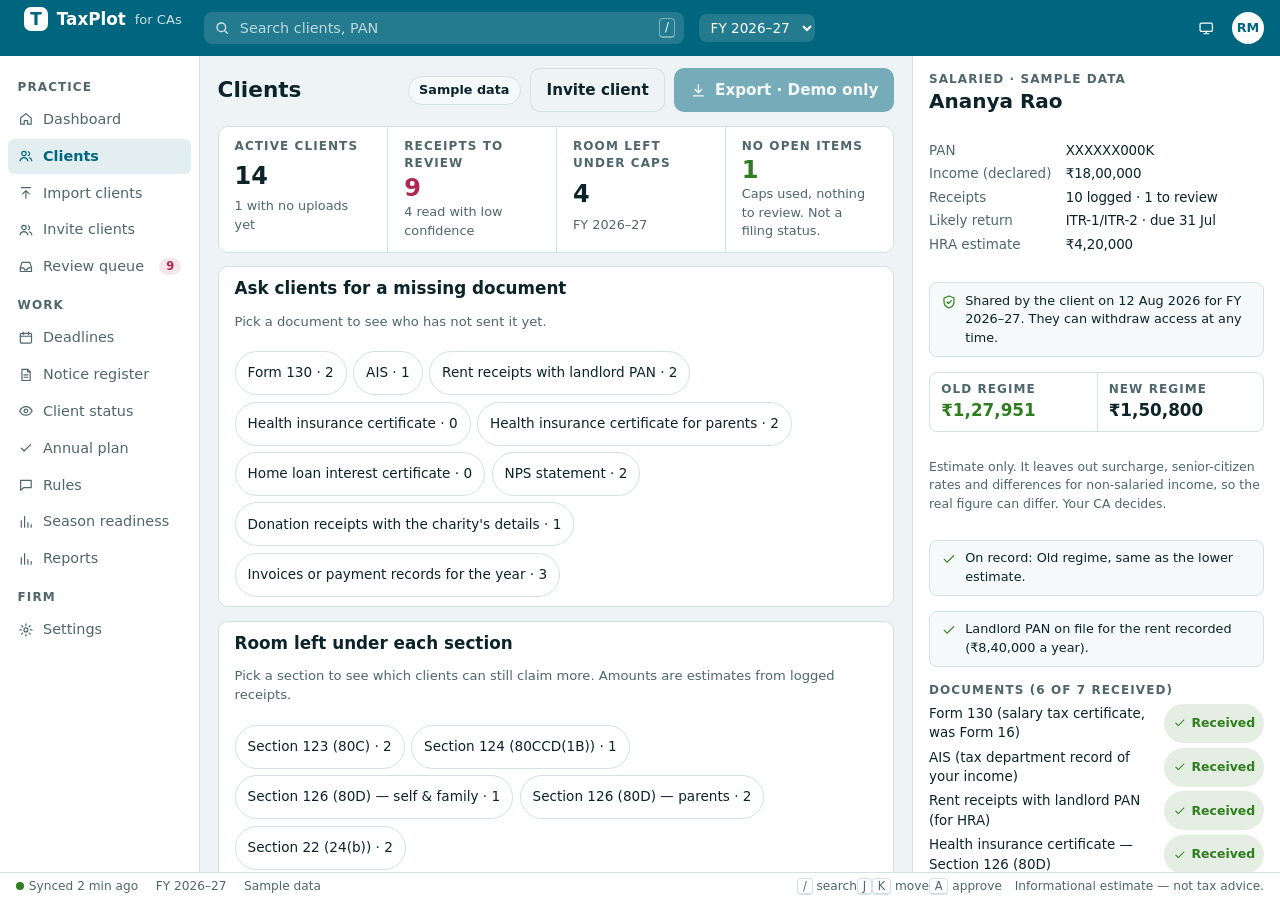
==== commit 1bbe49da: "Publish from bsuraj67/taxplot@d0da153" ====
--- a/ca.html
+++ b/ca.html
@@ -2,6 +2,7 @@
 <html lang="en-IN" data-density="compact">
 <head>
 <meta charset="UTF-8">
+<meta http-equiv="Content-Security-Policy" content="default-src 'self'; script-src 'self' 'sha256-pxjxTOjo0CWpiuPMAUKDep8TrQXkB6hT72JrfMPKjSo=' 'sha256-rTp2EVzbkrMHQF/Jjy5Hl8FsiGhjp9W+748azZZB3RI='; style-src 'self' 'unsafe-inline' https://fonts.googleapis.com; font-src https://fonts.gstatic.com; img-src 'self' data: blob:; connect-src 'self'; object-src 'none'; base-uri 'none'; form-action 'self'">
 <meta name="viewport" content="width=device-width, initial-scale=1.0, viewport-fit=cover">
 <title>TaxPlot for CAs</title>
 <meta name="theme-color" content="#00657E">
@@ -44,8 +45,8 @@
 /* Preload locale JSON with fetch() so the service worker's cache serves it offline (a sync XHR was not reliably served from the SW cache, issue #28), then load the app scripts in order. loadLocale() in locales/i18n.js uses window.__TP_LOCALES when present and falls back to its sync XHR. */
 (function () {
   if ("serviceWorker" in navigator) navigator.serviceWorker.register("sw.js").catch(function () {}); /* same worker as the consumer app: lets the CA workspace load offline too */
-  var V = "v7"; /* keep equal to CACHE_VERSION in sw.js: bump both each release so scripts bypass the 10-minute HTTP cache */
-  var L = window.__TP_LOCALES = {};
+  var V = "v11"; /* keep equal to CACHE_VERSION in sw.js: bump both each release so scripts bypass the 10-minute HTTP cache */
+  var L = window.__TP_LOCALES = {}; window.__TP_V = V;
   function add(src) { return new Promise(function (ok, no) { var s = document.createElement("script"); s.src = src + "?v=" + V; s.onload = ok; s.onerror = no; document.body.appendChild(s); }); }
   Promise.all(["locales/en.json", "locales/glossary.en.json"].map(function (f) {
     return fetch(f + "?v=" + V).then(function (r) { if (!r.ok) throw new Error(f); return r.text(); }).then(function (t) { JSON.parse(t); L[f] = t; }).catch(function () {});
